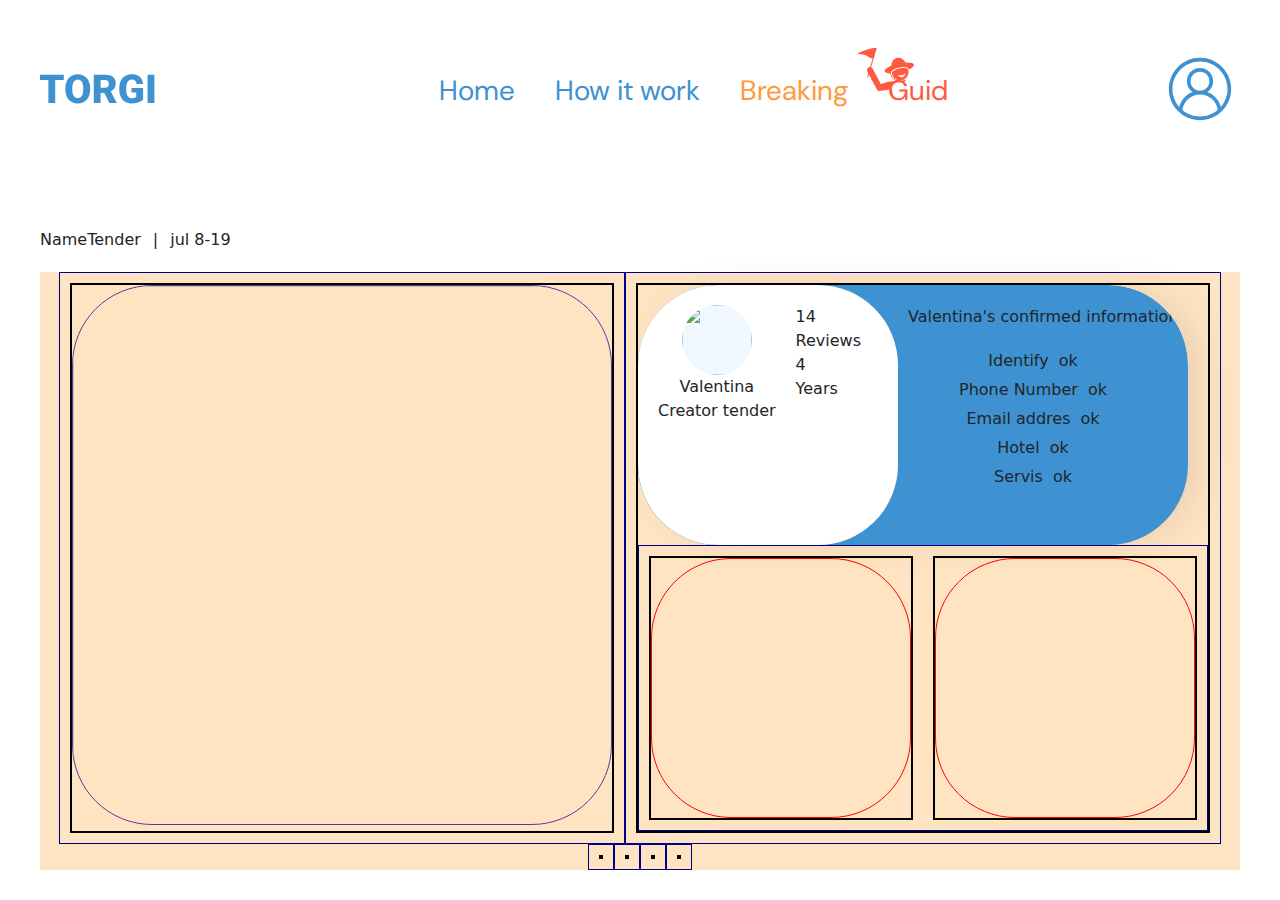
==== page/card.html @ 07a79ef6 "commit 2.2" ====
<!DOCTYPE html>
<html lang="en">

<head>
    <meta charset="UTF-8">
    <meta name="viewport" content="width=device-width, initial-scale=1.0">
    <link rel="stylesheet" href="../css/bootstrap-reboot.min.css">
    <link rel="stylesheet" href="../css/grid.css">
    <link rel="stylesheet" href="../css/fonts-style.css">
    <!-- <link rel="stylesheet" type="text/css" href="../css/preloader-on.css">
    <link rel="stylesheet" type="text/css" href="../css/preloader-off.css"> -->
    <link rel="stylesheet" href="../css/nav.css">
    <link rel="stylesheet" href="../css/nav_burger-open.css">
    <link rel="stylesheet" href="../css/card/card.css">

    <title>nameCard</title>
</head>

<body>


    <body>
        <div class="preloader">
            <div class="loader"></div>
        </div>

        <header class="header">
            <div class="container navigation">
                <img src="../img/logo/TORGI.svg" alt="" class="logo">
                <nav class="menu">
                    <button class="menu_btn">
                        <img src="../img/nav/burger.svg" alt="">
                    </button>
                    <ul class="menu_list burger_list">
                        <li class="menu_list_item"><button href="" class="btnUserBurger"><img src="../img/nav/User.svg"
                                    alt=""></button></li>
                        <li class="menu_list_item"><a href="" class="menu_list-link">Home</a></li>
                        <li class="menu_list_item"><a href="" class="menu_list-link">How it work</a></li>
                        <li class="menu_list_item"><a href="" class="menu_list-link" id="breaking">Breaking</a></li>
                        <li class="menu_list_item"><a href="" class="menu_list-link" id="guid">Guid</a></li>
                    </ul>

                </nav>
                <button href="" class="btnUser"><img src="../img/nav/User.svg" alt=""></button>
            </div>
        </header>


        <main>
            <div class="container">
                <div class="nameCard">
                    <div class="nameCard_item">
                        <div class="nameCard-text" id="nameTender">NameTender</div>
                    </div>
                    <div class="nameCard_item">
                        <div class="nameCard-text">|</div>
                    </div>
                    <div class="nameCard_item">
                        <div class="nameCard-text" id="dateAction">jul 8-19</div>
                    </div>
                </div>

                <div class="display">
                    <div class="block_selection">
                        <div class="block_item">
                            <div class="block_image"><img class="imageCard"
                                    src="https://media-cdn.tripadvisor.com/media/photo-s/28/ca/a6/3f/kirbiyik-resort-hotel.jpg"
                                    alt="">
                            </div>
                        </div>
                    </div>
                    <div class="block_selection">
                        <div class="block_item">
                            <div class="block_creator">
                                <div class="creator_item_info">
                                    <div class="creator_item_info_secelction secelction_person">
                                        <div class="info_secelction-avatar"><img class="avatarPerson" src="#" alt="">
                                        </div>
                                        <div class="info_secelction-namePerson">Valentina</div>
                                        <div class="info_secelction-categoryPerson">Creator tender</div>
                                    </div>
                                    <div class="creator_item_info_secelction secelction_other">
                                        <div class="info_secelction-numbeReviews">14</div>
                                        <div class="info_secelction-reviews">Reviews</div>
                                        <div class="info_secelction-numbeYears">4</div>
                                        <div class="info_secelction-years">Years</div>
                                    </div>
                                </div>
                                <div class="creator_item_check">
                                    <div class="creator_item_check_secelction secelction_check">
                                        <div class="info_secelction-confirmed">Valentina's confirmed information</div>
                                        <div class="selection_block-check">
                                            <div class="info_secelction_identity">
                                                <div class="identity">Identify</div>
                                                <div class="identity-status">ok</div>
                                            </div>
                                            <div class="info_secelction_phone">
                                                <div class="phoneNumber">Phone Number</div>
                                                <div class="phoneNumber-status">ok</div>
                                            </div>
                                            <div class="info_secelction_email">
                                                <div class="emailaddres">Email addres</div>
                                                <div class="emailaddres-status">ok</div>
                                            </div>
                                            <div class="info_secelction_hotel">
                                                <div class="hotel">Hotel</div>
                                                <div class="hotel_status">ok</div>
                                            </div>
                                            <div class="info_secelction_servis">
                                                <div class="servis">Servis</div>
                                                <div class="servis-status">ok</div>
                                            </div>
                                        </div>
                                    </div>
                                </div>
                            </div>
                            <div class="block_selection">
                                <div class="block_item">
                                    <div class="block_rating"></div>
                                </div>
                                <div class="block_item">
                                    <div class="block_wether"></div>
                                </div>
                            </div>
                        </div>
                    </div>

                </div>















                <div class="display">
                    <div class="block_selection">
                        <div class="block_item">
                            <div class="block_status"></div>
                        </div>
                    </div>
                    <div class="block_selection">
                        <div class="block_item">
                            <div class="block_curent_people"></div>
                        </div>
                    </div>
                    <div class="block_selection">
                        <div class="block_item">
                            <div class="block_curent_price"></div>
                        </div>
                    </div>
                    <div class="block_selection">
                        <div class="block_item">
                            <div class="block_btn_join"></div>
                        </div>
                    </div>
                </div>








            </div>



        </main>





        <script src="../js/burger.js"></script>
        <script src="../js/curentDate.js"></script>
        <script src="../js/preloader.js"></script>
    </body>

</html>
---- css/grid.css ----
html{
    box-sizing: border-box;
}
*,*::after,*::before{
    box-sizing: inherit;
}
.container{
    max-width: 1350px;
    padding-left: 40px;
    padding-right: 40px;
    margin: 0 auto;
}
---- css/fonts-style.css ----
@import url('https://fonts.googleapis.com/css2?family=DM+Sans:opsz,wght@9..40,400;9..40,700&display=swap');

.slogan {
    font-family: 'DM Sans', sans-serif;
    font-weight: 700;
    font-size: 70px;
}
.description {
    font-family: 'DM Sans', sans-serif;
    font-weight: 400;
    font-size: 30px;
}
@media (width <= 1000px){
    .slogan {
        font-family: 'DM Sans', sans-serif;
        font-weight: 700;
        font-size: 60px;
    }
    .description {
        font-family: 'DM Sans', sans-serif;
        font-weight: 400;
        font-size: 25px;
    }

}
@media (width <= 600px){
    .slogan {
        font-family: 'DM Sans', sans-serif;
        font-weight: 700;
        font-size: 40px;
    }
    .description {
        font-family: 'DM Sans', sans-serif;
        font-weight: 400;
        font-size: 20px;
    }

}



/* h3 {
    font-size: 28px;
}
h4 {
    font-size: 24px;
}
h5 {
    font-size: 20px;
}
h6 {
    font-size: 18px;
    font-weight: normal;
} */



.menu_list-link{
    font-family: 'DM Sans', sans-serif;
    font-size: 28px;
}
.btnJoin{
    font-family: 'DM Sans', sans-serif;
    font-size: 24px;
    font-weight: 700;
}
.btnQuestion{
    font-family: 'DM Sans', sans-serif;
    font-size: 20px;
    font-weight:400;
}
.search{
    font-family: 'DM Sans', sans-serif;
    font-size: 16px;
    font-weight:400;  
}
---- css/preloader-on.css ----
.preloader {
    position: fixed;
    top: 0;
    left: 0;
    width: 100%;
    height: 100%;
    background-color: #fff;
    z-index: 9999;
}

.loader {
    position: absolute;
    top: 50%;
    left: 50%;
    transform: translate(-50%, -50%);
    width: 80px;
    height: 80px;
    border: 10px solid #f3f3f3;
    border-top: 10px solid #3498db;
    border-radius: 50%;
    animation: spin 3s linear infinite;
}

@keyframes spin {
    0% { transform: rotate(0deg); }
    100% { transform: rotate(360deg); }
}
---- css/preloader-off.css ----
.hidden {
display: none;
}
---- css/nav.css ----
.navigation{
    padding-top: 50px;
    display: flex;
    justify-content: space-between;
    align-items: center;
}
.menu_list{
    margin-top: 20px;
    display: flex;
    gap: 40px;
}
a,li{
    text-decoration: none;
    list-style: none;
}
.menu_list-link{
    white-space: nowrap;
}
.menu_list-link{
color: rgba(62, 146, 209, 1);
}
#breaking{
    color: rgba(255, 154, 64, 1);
}
#guid{
    position: relative;
    color: rgba(255, 90, 64, 1);
}
#guid::before{
    content: " ";
    position: absolute;
    background-image: url(../img/nav/iconGuid.svg);
    width: 56px;
    height: 56px;
    left: -30px;
    top: -24px;
}
.btnUser, .btnUserBurger{
    background-color: transparent; /* Green */
    border: none;
}
.menu_btn{
    display: none;
    border: none;
    width: 50px;
    background-color: transparent;
}


@media (max-width:900px) {
   .menu_btn{
    display:block;
    flex-direction:column;
   } 
   
   .menu_list{
    display: none;
   }
   .btnUser{
    display: none;
   }
   .navigation{
    padding-top: 20px;
    display: flex;
    justify-content:space-between;
    align-items: center;
    gap: 30%;
    }
    .logo{
        margin-top: 20px;
    }

}

@media (max-width:600px) {
    .menu_btn{
     display:block;
     flex-direction:column;
    } 
    
    .menu_list{
     display: none;
    }
    .btnUser{
     display: none;
    }
    .navigation{
     padding-top: 20px;
     display: flex;
     justify-content: space-around;
     align-items: center;
     gap: 25%;
     }
     .logo{
         margin-top: 20px;
     }

    .container{
        padding-left: 10px;
        padding-right: 10px;
        margin: 0 auto;
    }

 }

 @media (900px <= width){
    .btnUserBurger{
        display: none;
    }
 }
 @media (900px <= width ){
    .burger-open{
        visibility: hidden;
    }
 }
---- css/nav_burger-open.css ----
.burger-open{
    z-index: 99;
    position: absolute;
    top: 100px;
    right: 0%;
    display: flex;
    align-items: center;

    flex-direction: column;
    width: 100%;
    height: 100%;
    gap: 70px;
    background-color: white;
}
---- css/card/card.css ----
@import url(../card/card-block-creator.css);
@import url(../card/card-block-image.css);
@import url(../card/card-block-nameTender.css);
@import url(../card/card-block-wether.css);
@import url(../card/card-block-rating.css);
.display{
    display: flex;
    justify-content: center;
    background-color: bisque;

}
.block_selection{
    display: flex;
    flex-wrap: wrap;
    justify-content: center;
    border: 1px solid darkblue;
}
.block_item{
    margin: 10px;
    border: 2px solid black;
}
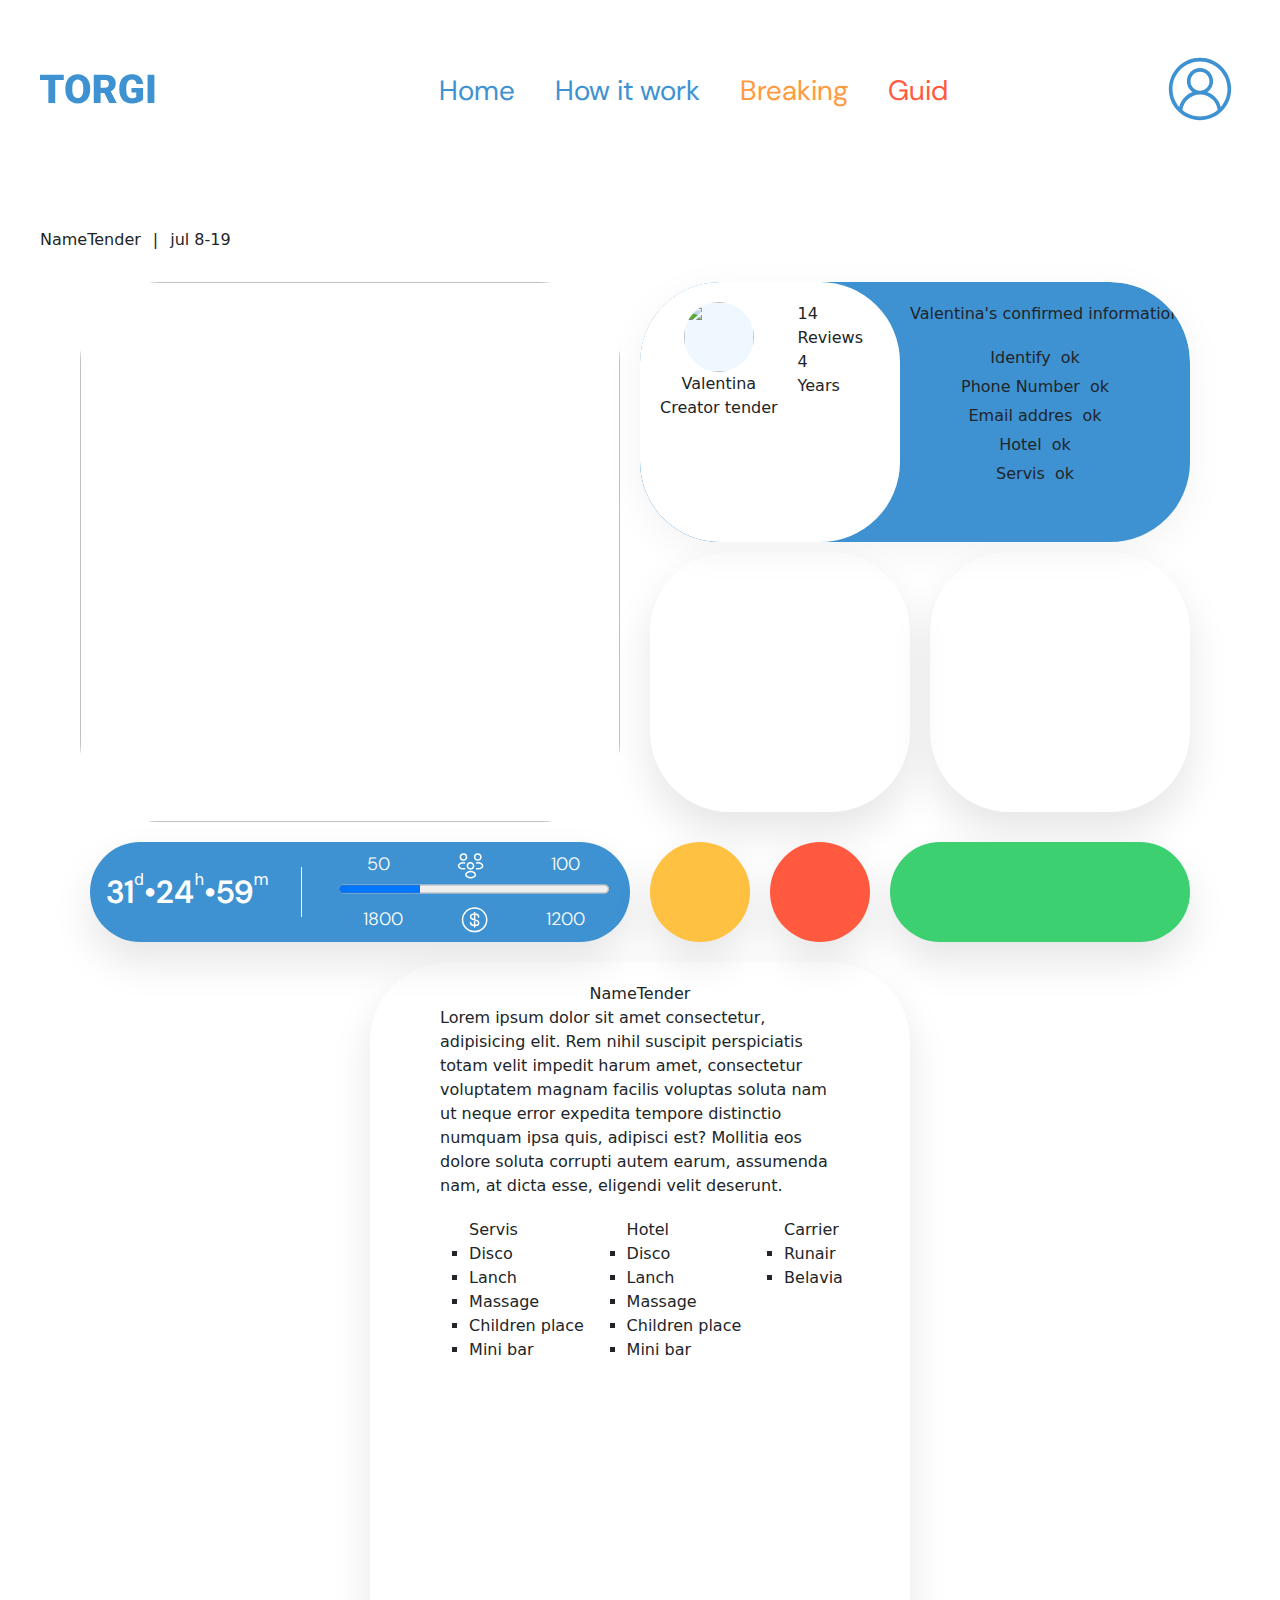
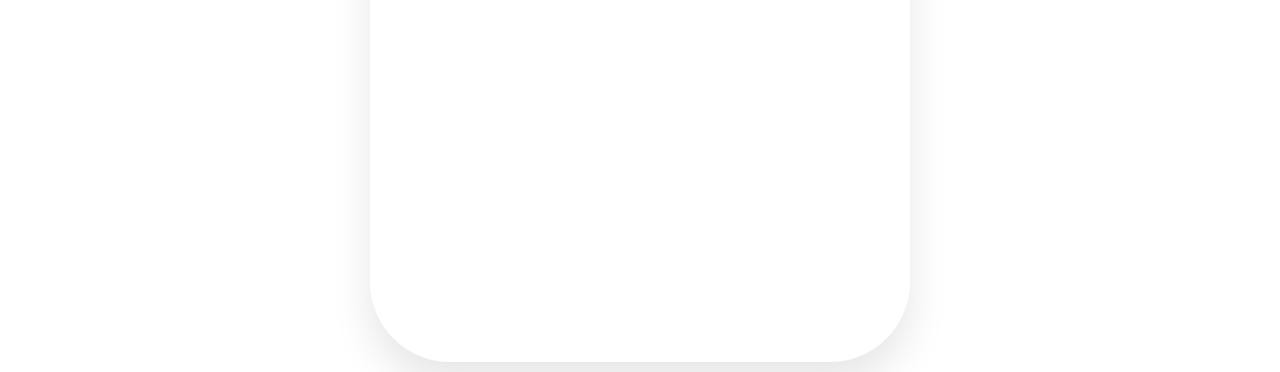
==== commit 8e0f1d57: "commit 3.0" ====
--- a/page/card.html
+++ b/page/card.html
@@ -6,11 +6,8 @@
     <meta name="viewport" content="width=device-width, initial-scale=1.0">
     <link rel="stylesheet" href="../css/bootstrap-reboot.min.css">
     <link rel="stylesheet" href="../css/grid.css">
-    <link rel="stylesheet" href="../css/fonts-style.css">
-    <!-- <link rel="stylesheet" type="text/css" href="../css/preloader-on.css">
-    <link rel="stylesheet" type="text/css" href="../css/preloader-off.css"> -->
-    <link rel="stylesheet" href="../css/nav.css">
-    <link rel="stylesheet" href="../css/nav_burger-open.css">
+    <link rel="stylesheet" href="../css/card/card-fonts.css">
+    <link rel="stylesheet" href="../css/navigation/navigation.css">
     <link rel="stylesheet" href="../css/card/card.css">
 
     <title>nameCard</title>
@@ -144,7 +141,64 @@
                 <div class="display">
                     <div class="block_selection">
                         <div class="block_item">
-                            <div class="block_status"></div>
+                            <div class="block_statusLarge">
+                                <div class="block_statusLarge_selection_left">
+                                    <div class="statusLarge_selection_left_item">
+                                        <div class="statusLarge_selection-text" id="day">31</div>
+                                    </div>
+                                    <div class="statusLarge_selection_left_item">
+                                        <div class="statusLarge_selection-text" id="separatodDay">d</div>
+                                    </div>
+                                    <div class="statusLarge_selection_left_item">
+                                        <div class="statusLarge_selection-text" id="separatod">•</div>
+                                    </div>
+                                    <div class="statusLarge_selection_left_item">
+                                        <div class="statusLarge_selection-text" id="hourse">24</div>
+                                    </div>
+                                    <div class="statusLarge_selection_left_item">
+                                        <div class="statusLarge_selection-text" id="separatodDay">h</div>
+                                    </div>
+                                    <div class="statusLarge_selection_left_item">
+                                        <div class="statusLarge_selection-text" id="separatod">•</div>
+                                    </div>
+                                    <div class="statusLarge_selection_left_item">
+                                        <div class="statusLarge_selection-text" id="minuts">59</div>
+                                    </div>
+                                    <div class="statusLarge_selection_left_item">
+                                        <div class="statusLarge_selection-text" id="separatodDay">m</div>
+                                    </div>
+                                </div>
+                                <div class="block_statusLagre_selection-separator">
+                                    <div class="separator_status"></div>
+                                </div>
+                                <div class="block_statusLarge_selection_right">
+                                    <div class="block_statusLarge_selection_right_group">
+                                        <div class="block_statusLarge_selection_right_item">50</div>
+                                        <div class="block_statusLarge_selection_right_item"><img
+                                                src="/img/card-statusLarge/groupPeople.svg" alt=""></div>
+                                        <div class="block_statusLarge_selection_right_item">100</div>
+                                    </div>
+                                    <div class="block_statusLarge_selection_right_group">
+                                        <div class="block_statusLarge_selection_right_item">
+                                            <div class="block_statusLarge_selection_right-prograssBar">
+                                                <progress id="statusProgress" value="30" max="100"></progress>
+                                            </div>
+                                        </div>
+                                    </div>
+                                    <div class="block_statusLarge_selection_right_group">
+                                        <div class="block_statusLarge_selection_right_item">1800</div>
+                                        <div class="block_statusLarge_selection_right_item"><img
+                                                src="/img/card-statusLarge/price.svg" alt=""></div>
+                                        <div class="block_statusLarge_selection_right_item">1200</div>
+                                    </div>
+
+                                </div>
+                            </div>
+                        </div>
+                    </div>
+                    <div class="block_selection">
+                        <div class="block_item">
+                            <div class="block_curent_price"></div>
                         </div>
                     </div>
                     <div class="block_selection">
@@ -154,18 +208,63 @@
                     </div>
                     <div class="block_selection">
                         <div class="block_item">
-                            <div class="block_curent_price"></div>
-                        </div>
-                    </div>
-                    <div class="block_selection">
-                        <div class="block_item">
                             <div class="block_btn_join"></div>
                         </div>
                     </div>
                 </div>
-
-
-
+                <div class="display">
+                    <div class="block_selection">
+                        <div class="block_item">
+                            <div class="block_info">
+                                <div class="block_info_selection">
+                                    <div class="block_info_selection_item">
+                                        <div class="block_info_selection-nameTender">NameTender</div>
+                                    </div>
+                                    <div class="block_info_selection_item">
+                                        <div class="block_info_selection-tenderDeskription">Lorem ipsum dolor sit amet
+                                            consectetur, adipisicing elit. Rem nihil suscipit perspiciatis totam velit
+                                            impedit harum amet, consectetur voluptatem magnam facilis voluptas soluta
+                                            nam ut neque error expedita tempore distinctio numquam ipsa quis, adipisci
+                                            est? Mollitia eos dolore soluta corrupti autem earum, assumenda nam, at
+                                            dicta esse, eligendi velit deserunt.</div>
+                                    </div>
+                                </div>
+
+                                <div class="block_info_selection">
+                                    <div class="block_info_selection_item">
+                                        <div class="block_info_selection-servis">
+                                            <ul type="square">Servis
+                                                <li>Disco</li>
+                                                <li>Lanch</li>
+                                                <li>Massage</li>
+                                                <li>Children place</li>
+                                                <li>Mini bar</li>
+                                            </ul>
+                                        </div>
+                                        <div class="block_info_selection-servis">
+                                            <ul type="square">Hotel
+                                                <li>Disco</li>
+                                                <li>Lanch</li>
+                                                <li>Massage</li>
+                                                <li>Children place</li>
+                                                <li>Mini bar</li>
+                                            </ul>
+                                        </div>
+                                        <div class="block_info_selection-servis">
+                                            <ul type="square">Carrier
+                                                <li>Runair</li>
+                                                <li>Belavia</li>
+                                            </ul>
+                                        </div>
+                                    </div>
+                                    <div class="block_info_selection_item"></div>
+                                </div>
+                                <div class="block_info_selection"></div>
+                                <div class="block_info_selection"></div>
+                            </div>
+                        </div>
+                    </div>
+                </div>
 
 
 
--- a/css/card/card-fonts.css
+++ b/css/card/card-fonts.css
@@ -0,0 +1,18 @@
+@import url('https://fonts.googleapis.com/css2?family=DM+Sans:opsz,wght@9..40,400;9..40,700&display=swap');
+.menu_list-link{
+    font-family: 'DM Sans', sans-serif;
+    font-size: 28px;
+}
+#day,#hourse,#minuts,#separatod{
+    font-family: 'DM Sans', sans-serif;
+    font-weight: 600;
+    font-size: 32px;
+}
+
+.block_statusLarge_selection_right{
+    font-family: 'DM Sans', sans-serif;
+    font-weight: 300;
+    font-size: 18px;
+}
+
+
--- a/css/navigation/navigation.css
+++ b/css/navigation/navigation.css
@@ -0,0 +1,2 @@
+@import url(../navigation/nav.css);
+@import url(../navigation/nav_burger-open.css);--- a/css/card/card.css
+++ b/css/card/card.css
@@ -3,19 +3,25 @@
 @import url(../card/card-block-nameTender.css);
 @import url(../card/card-block-wether.css);
 @import url(../card/card-block-rating.css);
+@import url(../card/card-block-statusLarge.css);
+@import url(../card/card-block-curentPricePeople.css);
+@import url(../card/card-block-info.css);
 .display{
     display: flex;
     justify-content: center;
-    background-color: bisque;
+    /* background-color: bisque; */
+    flex-wrap: wrap;
+    
 
 }
 .block_selection{
     display: flex;
-    flex-wrap: wrap;
+    
     justify-content: center;
-    border: 1px solid darkblue;
+    /* border: 1px solid darkblue; */
 }
 .block_item{
     margin: 10px;
-    border: 2px solid black;
+    /* border: 2px solid black; */
+    
 }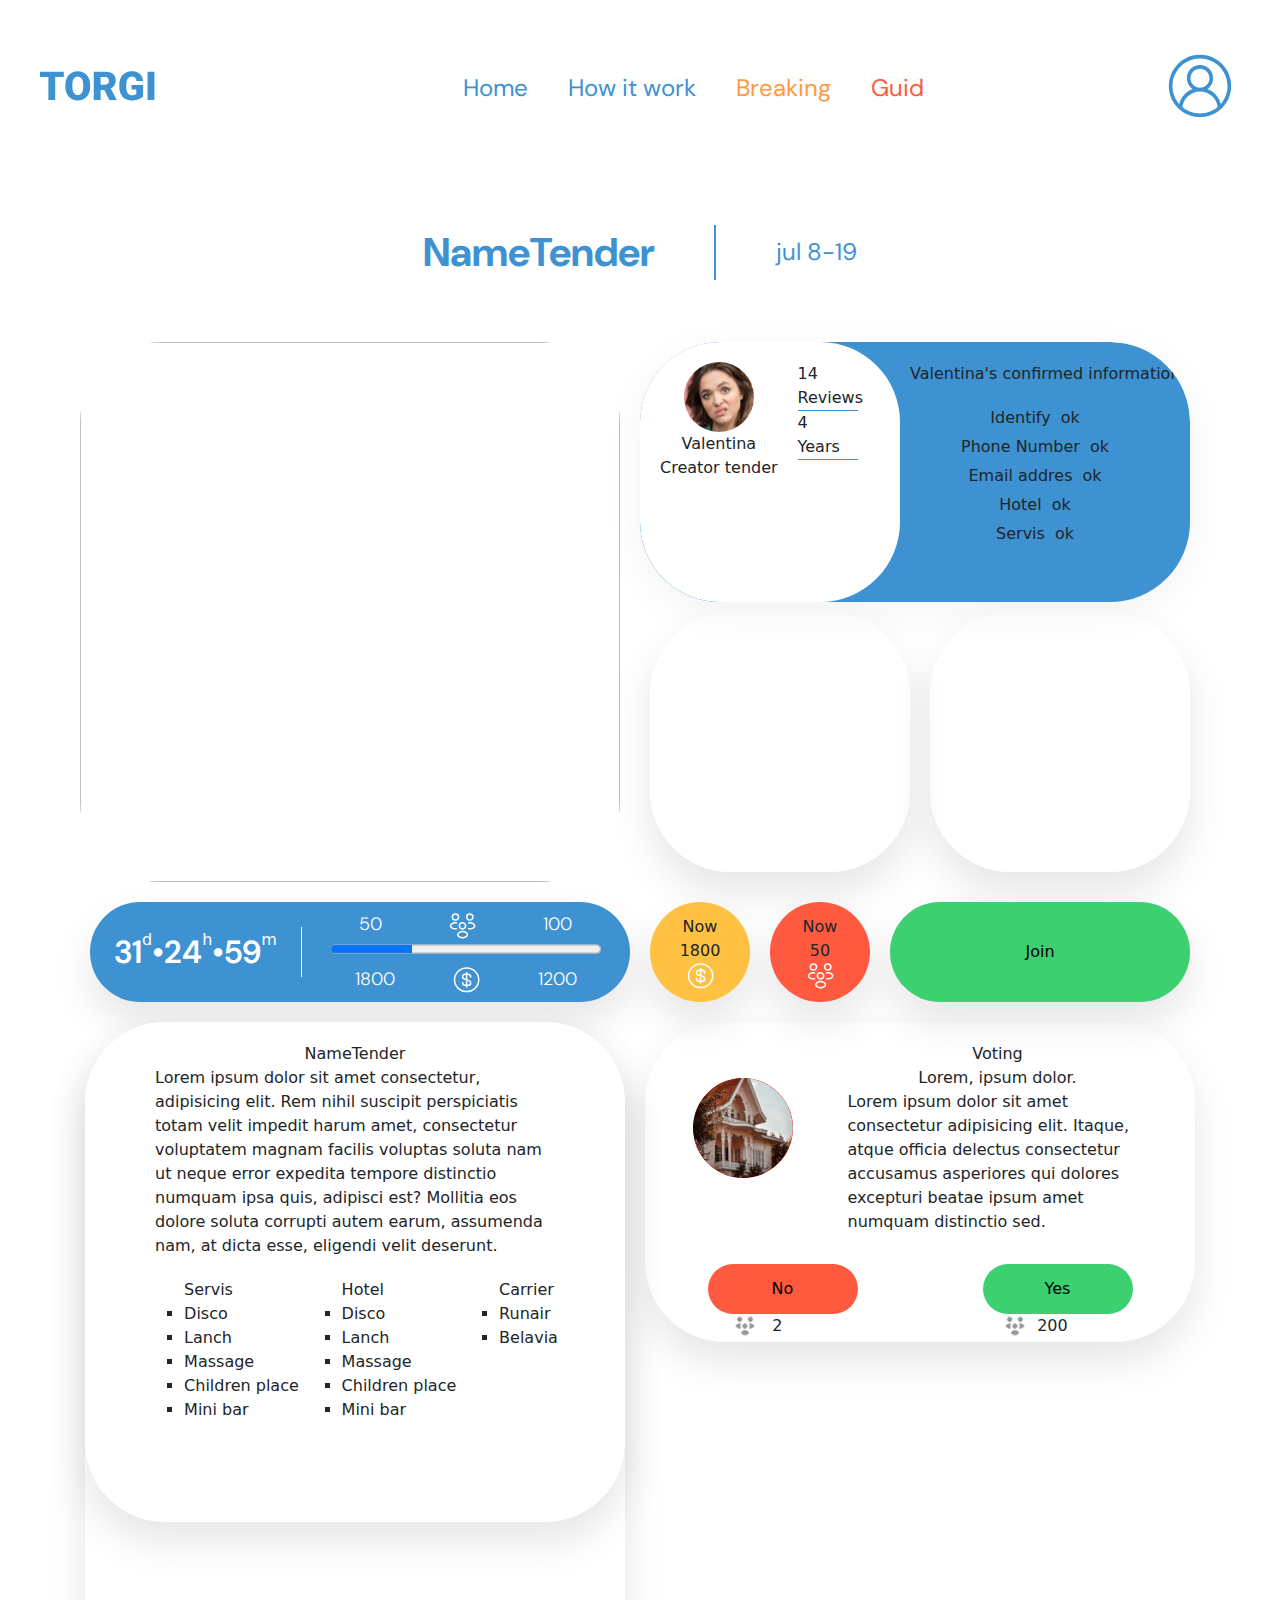
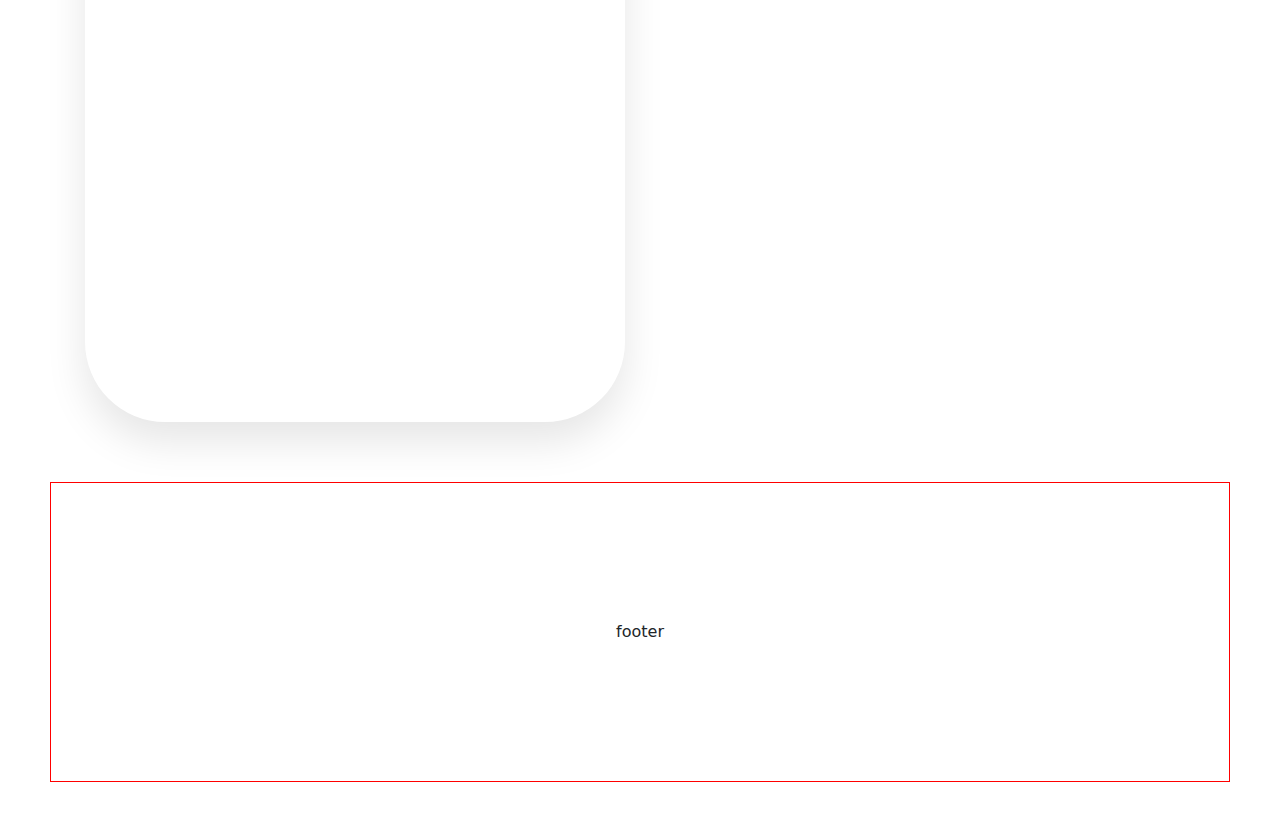
==== commit 4a5d7a09: "commit 3" ====
--- a/page/card.html
+++ b/page/card.html
@@ -47,13 +47,13 @@
             <div class="container">
                 <div class="nameCard">
                     <div class="nameCard_item">
-                        <div class="nameCard-text" id="nameTender">NameTender</div>
+                        <div class="nameCard-text nameTender" id="nameTender">NameTender</div>
                     </div>
                     <div class="nameCard_item">
-                        <div class="nameCard-text">|</div>
+                        <div class="nameCard-text nameCard-text_separator"></div>
                     </div>
                     <div class="nameCard_item">
-                        <div class="nameCard-text" id="dateAction">jul 8-19</div>
+                        <div class="nameCard-text dateAction" id="dateAction">jul 8-19</div>
                     </div>
                 </div>
 
@@ -71,7 +71,8 @@
                             <div class="block_creator">
                                 <div class="creator_item_info">
                                     <div class="creator_item_info_secelction secelction_person">
-                                        <div class="info_secelction-avatar"><img class="avatarPerson" src="#" alt="">
+                                        <div class="info_secelction-avatar"><img class="avatarPerson"
+                                                src="../testavatar.png" alt="">
                                         </div>
                                         <div class="info_secelction-namePerson">Valentina</div>
                                         <div class="info_secelction-categoryPerson">Creator tender</div>
@@ -79,8 +80,10 @@
                                     <div class="creator_item_info_secelction secelction_other">
                                         <div class="info_secelction-numbeReviews">14</div>
                                         <div class="info_secelction-reviews">Reviews</div>
+                                        <div class="info_secelction-separator"></div>
                                         <div class="info_secelction-numbeYears">4</div>
                                         <div class="info_secelction-years">Years</div>
+                                        <div class="info_secelction-separator"></div>
                                     </div>
                                 </div>
                                 <div class="creator_item_check">
@@ -174,8 +177,9 @@
                                 <div class="block_statusLarge_selection_right">
                                     <div class="block_statusLarge_selection_right_group">
                                         <div class="block_statusLarge_selection_right_item">50</div>
-                                        <div class="block_statusLarge_selection_right_item"><img
-                                                src="/img/card-statusLarge/groupPeople.svg" alt=""></div>
+                                        <div class="block_statusLarge_selection_right_item">
+                                            <img src="/img/card-statusLarge/groupPeople.svg" alt="">
+                                        </div>
                                         <div class="block_statusLarge_selection_right_item">100</div>
                                     </div>
                                     <div class="block_statusLarge_selection_right_group">
@@ -187,8 +191,9 @@
                                     </div>
                                     <div class="block_statusLarge_selection_right_group">
                                         <div class="block_statusLarge_selection_right_item">1800</div>
-                                        <div class="block_statusLarge_selection_right_item"><img
-                                                src="/img/card-statusLarge/price.svg" alt=""></div>
+                                        <div class="block_statusLarge_selection_right_item">
+                                            <img src="/img/card-statusLarge/price.svg" alt="">
+                                        </div>
                                         <div class="block_statusLarge_selection_right_item">1200</div>
                                     </div>
 
@@ -198,30 +203,43 @@
                     </div>
                     <div class="block_selection">
                         <div class="block_item">
-                            <div class="block_curent_price"></div>
-                        </div>
-                    </div>
-                    <div class="block_selection">
-                        <div class="block_item">
-                            <div class="block_curent_people"></div>
-                        </div>
-                    </div>
-                    <div class="block_selection">
-                        <div class="block_item">
-                            <div class="block_btn_join"></div>
+                            <div class="block_curent_price">
+                                <div class="block_curent_price_item-text">Now</div>
+                                <div class="block_curent_price_item-text">1800</div>
+                                <div class="block_curent_price_item-text"><img src="/img/card-statusLarge/price.svg"
+                                        alt=""></div>
+                            </div>
+                        </div>
+                    </div>
+                    <div class="block_selection">
+                        <div class="block_item">
+                            <div class="block_curent_people">
+                                <div class="block_curent_people_item-text">Now</div>
+                                <div class="block_curent_people_item-text">50</div>
+                                <div class="block_curent_people_item-text">
+                                    <img src="/img/card-statusLarge/groupPeople.svg" alt="">
+                                </div>
+                            </div>
+                        </div>
+                    </div>
+                    <div class="block_selection">
+                        <div class="block_item">
+                            <div class="block_btn_join"><button class="block_btn_join-click">Join</button></div>
                         </div>
                     </div>
                 </div>
+
+
                 <div class="display">
                     <div class="block_selection">
-                        <div class="block_item">
+                        <div class="block_item block_info_relevate">
                             <div class="block_info">
                                 <div class="block_info_selection">
                                     <div class="block_info_selection_item">
                                         <div class="block_info_selection-nameTender">NameTender</div>
                                     </div>
                                     <div class="block_info_selection_item">
-                                        <div class="block_info_selection-tenderDeskription">Lorem ipsum dolor sit amet
+                                        <div class="block_info_selection-tenderDescription">Lorem ipsum dolor sit amet
                                             consectetur, adipisicing elit. Rem nihil suscipit perspiciatis totam velit
                                             impedit harum amet, consectetur voluptatem magnam facilis voluptas soluta
                                             nam ut neque error expedita tempore distinctio numquam ipsa quis, adipisci
@@ -262,19 +280,68 @@
                                 <div class="block_info_selection"></div>
                                 <div class="block_info_selection"></div>
                             </div>
-                        </div>
-                    </div>
-                </div>
-
-
-
-
-
-            </div>
+                            <div class="block_info_other"></div>
+                        </div>
+                    </div>
+
+                    <div class="block_selection">
+                        <div class="block_item">
+                            <div class="block_voting">
+                                <div class="block_voting_selection_top">
+                                    <div class="block_voting_selection_topSection">
+                                        <div class="block_voting_selection_topSection_item"><img class="votingAvatar"
+                                                src="/textimg.png" alt=""></div>
+                                    </div>
+                                    <div class="block_voting_selection_topSection">
+                                        <div class="block_voting_selection_topSection_item">
+                                            <div class="block_voting_selection_topSection_item-voting">Voting</div>
+                                        </div>
+                                        <div class="block_voting_selection_topSection_item">
+                                            <div class="block_voting_selection_topSection_item-nameVoting">Lorem, ipsum
+                                                dolor.</div>
+                                        </div>
+                                        <div class="block_voting_selection_topSection_item">
+                                            <div class="block_voting_selection_topSection_item-nameDescription">Lorem
+                                                ipsum dolor sit amet consectetur adipisicing elit. Itaque, atque officia
+                                                delectus consectetur accusamus asperiores qui dolores excepturi beatae
+                                                ipsum amet numquam distinctio sed.</div>
+                                        </div>
+                                    </div>
+                                </div>
+                                <div class="block_voting_selection_bottom selection_voting_bottom_btn">
+                                    <div class="block_voting_selection_bottom_item"><button
+                                            class="block_voting_selection_bottom_item-no">No</button></div>
+                                    <div class="block_voting_selection_bottom_item"><button
+                                            class="block_voting_selection_bottom_item-yes">Yes</button></div>
+                                </div>
+                                <div class="block_voting_selection_bottom">
+                                    <div class="block_voting_selection_bottom_item">
+                                        <div class="block_voting_selection_bottom_item-identityNo">2</div>
+                                    </div>
+                                    <div class="block_voting_selection_bottom_item">
+                                        <div class="block_voting_selection_bottom_item-identityYes">200</div>
+                                    </div>
+                                </div>
+                            </div>
+
+
+
+                        </div>
+
+
+
+
+
+                    </div>
 
 
 
         </main>
+        <div class="container_footer">
+            <footer>
+                footer
+            </footer>
+        </div>
 
 
 
--- a/css/grid.css
+++ b/css/grid.css
@@ -9,4 +9,4 @@
     padding-left: 40px;
     padding-right: 40px;
     margin: 0 auto;
-}+}
--- a/css/card/card-fonts.css
+++ b/css/card/card-fonts.css
@@ -1,7 +1,7 @@
 @import url('https://fonts.googleapis.com/css2?family=DM+Sans:opsz,wght@9..40,400;9..40,700&display=swap');
 .menu_list-link{
     font-family: 'DM Sans', sans-serif;
-    font-size: 28px;
+    font-size: 24px;
 }
 #day,#hourse,#minuts,#separatod{
     font-family: 'DM Sans', sans-serif;
@@ -14,5 +14,16 @@
     font-weight: 300;
     font-size: 18px;
 }
+.dateAction{
+    font-family: 'DM Sans', sans-serif;
+    font-weight: 400;
+    font-size: 24px;
+    color: #3E92D1;
+}
+.nameTender{
+    font-family: 'DM Sans', sans-serif;
+    font-weight: 700;
+    font-size: 40px;
+    color: #3E92D1;
+}
 
-
--- a/css/card/card.css
+++ b/css/card/card.css
@@ -6,6 +6,8 @@
 @import url(../card/card-block-statusLarge.css);
 @import url(../card/card-block-curentPricePeople.css);
 @import url(../card/card-block-info.css);
+@import url(../card/card-block-voting.css);
+@import url(../card/card-block-footer.css);
 .display{
     display: flex;
     justify-content: center;
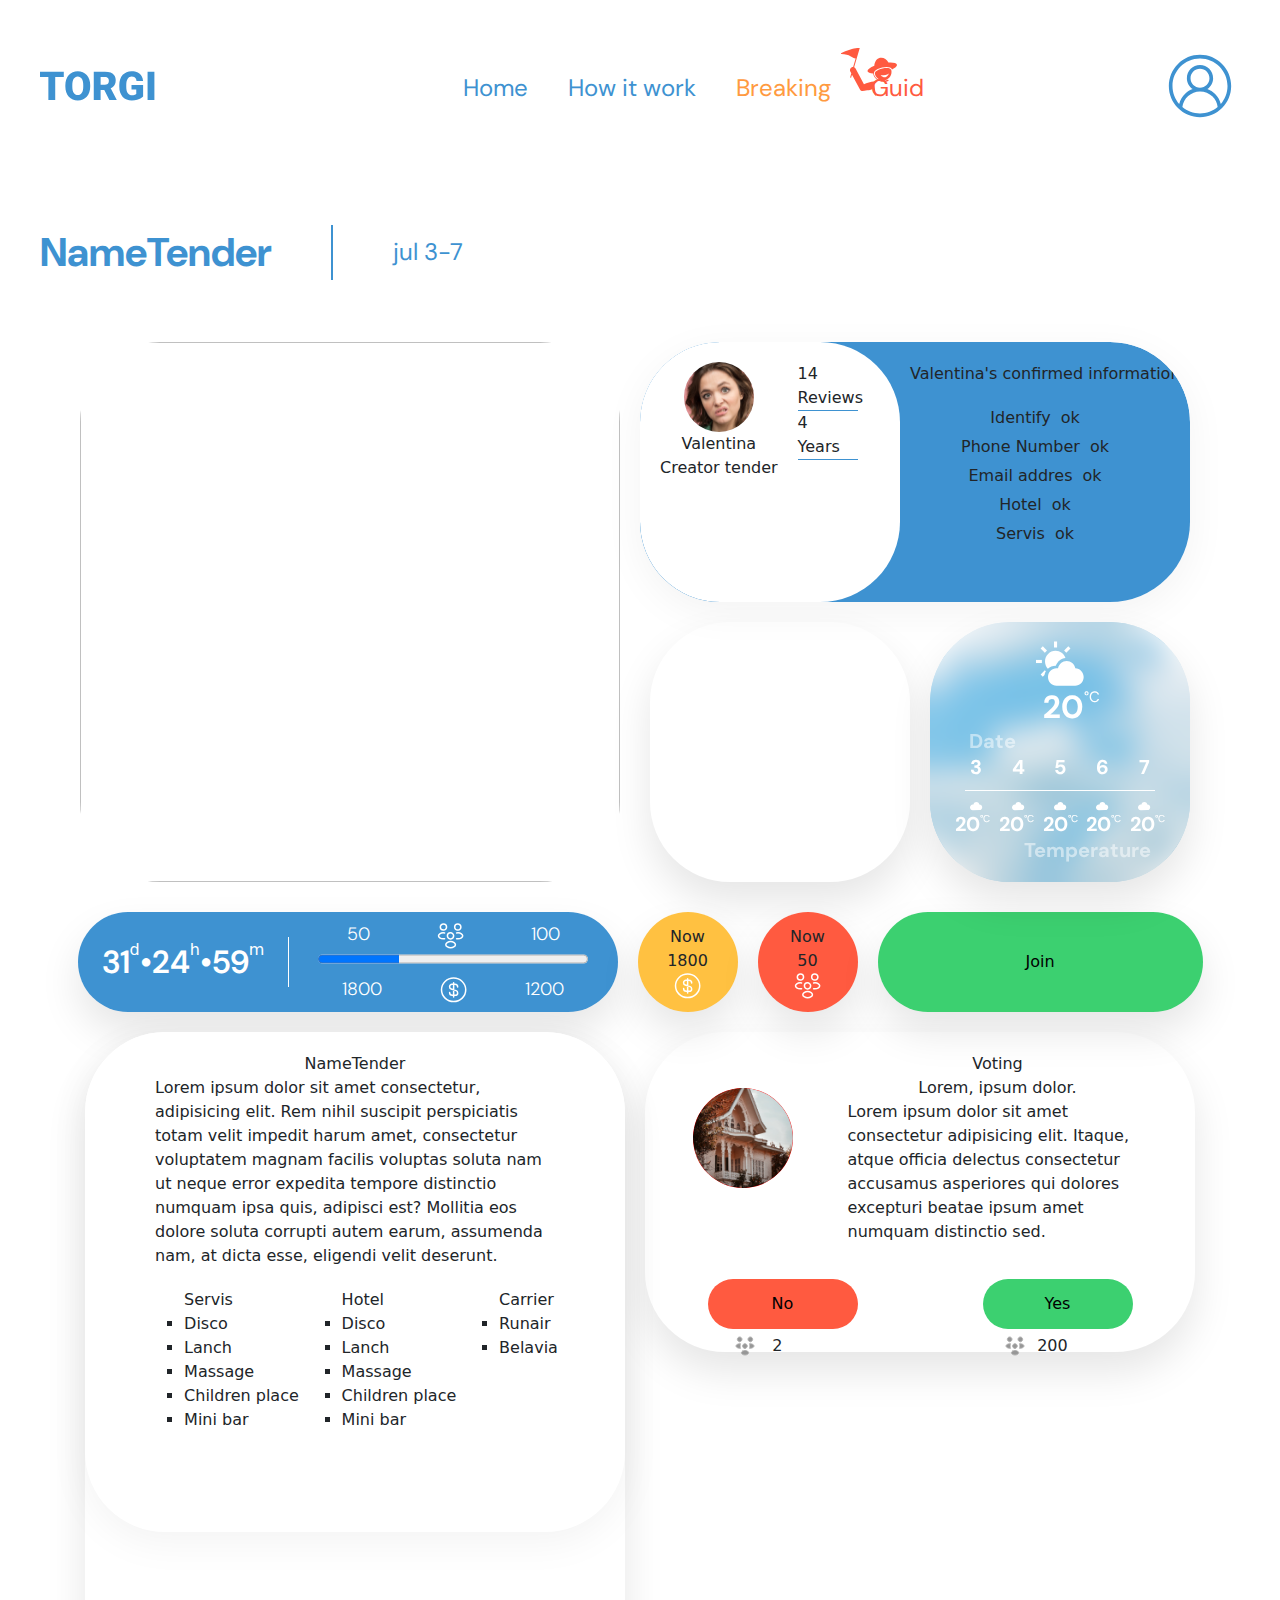
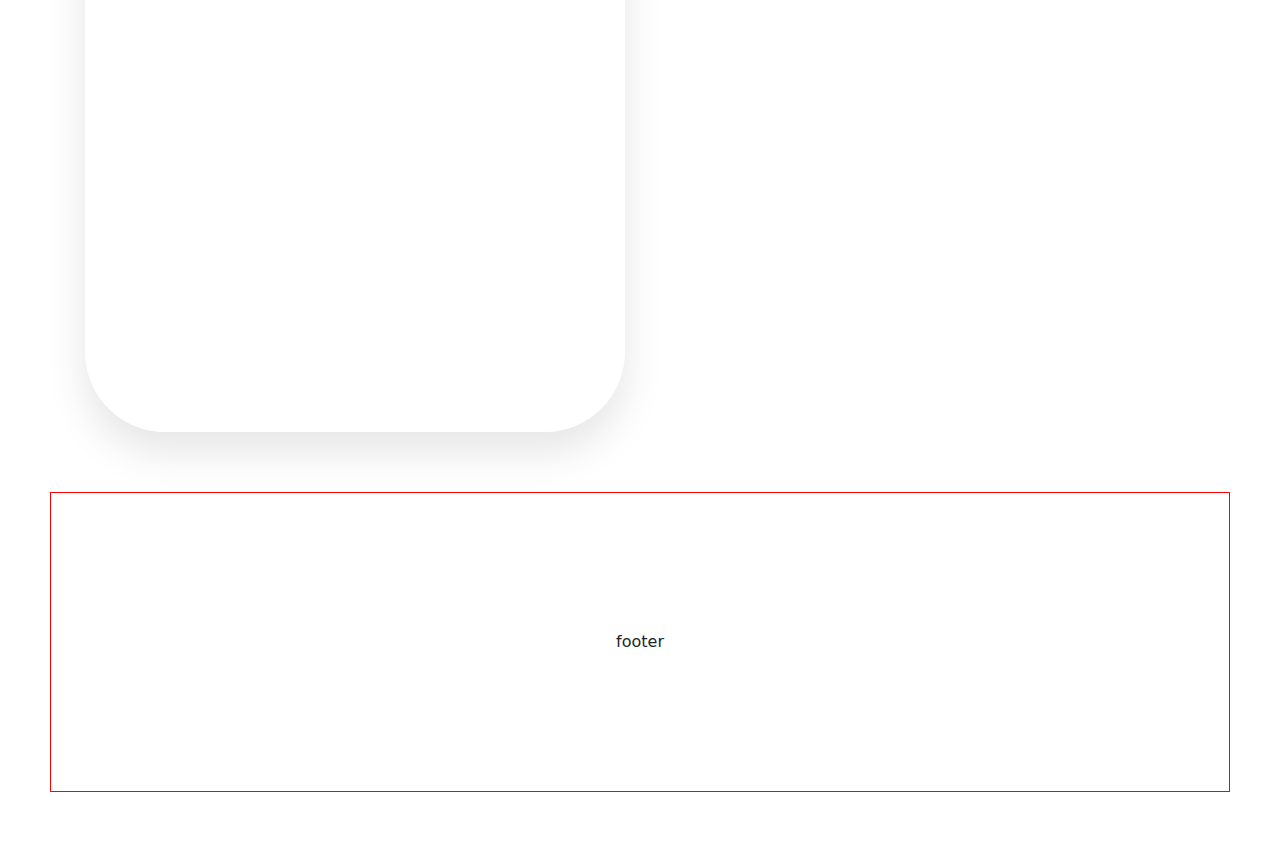
==== commit c140b921: "commit 3" ====
--- a/page/card.html
+++ b/page/card.html
@@ -53,7 +53,7 @@
                         <div class="nameCard-text nameCard-text_separator"></div>
                     </div>
                     <div class="nameCard_item">
-                        <div class="nameCard-text dateAction" id="dateAction">jul 8-19</div>
+                        <div class="nameCard-text dateAction" id="dateAction">jul 3-7</div>
                     </div>
                 </div>
 
@@ -119,7 +119,65 @@
                                     <div class="block_rating"></div>
                                 </div>
                                 <div class="block_item">
-                                    <div class="block_wether"></div>
+                                    <div class="block_wether">
+                                        <div class="block_wether_blur"></div>
+                                        <div class="block_wether_item">
+                                            <div class="block_wether_item-icon">
+                                                <img src="../img/card-wether/wether-mild.svg" alt=""></div>
+                                        </div>
+                                        <div class="block_wether_item">
+                                            <div class="block_wether_item_temperature">
+                                                <div class="block_wether_item_temperatureAvage-value">20</div>
+                                                <div class="block_wether_item-temperature_avageSymbol">°C</div>
+                                            </div>
+                                        </div>
+                                        <div class="block_wether_item wetherDateIcon">
+                                            <div class="block_wether_item_nameText">
+                                                <div class="block_wether_item_nameText-icon">Date</div>
+                                            </div>
+                                        </div>
+                                        <div class="block_wether_item block_wether_item_selection">
+                                            <div class="block_wether_item-date">3</div>
+                                            <div class="block_wether_item-date">4</div>
+                                            <div class="block_wether_item-date">5</div>
+                                            <div class="block_wether_item-date">6</div>
+                                            <div class="block_wether_item-date">7</div>
+                                        </div>
+                                        <div class="block_wether_item">
+                                            <div class="block_wether_item-separator"></div>
+                                        </div>
+                                            <div class="block_wether_item">
+                                                <div class="block_wether_item_wetherStatus"> <img src="../img/card-wether/wether-cloud.svg" alt=""></div>
+                                                <div class="block_wether_item_wetherStatus"> <img src="../img/card-wether/wether-cloud.svg" alt=""></div>
+                                                <div class="block_wether_item_wetherStatus"> <img src="../img/card-wether/wether-cloud.svg" alt=""></div>
+                                                <div class="block_wether_item_wetherStatus"> <img src="../img/card-wether/wether-cloud.svg" alt=""></div>
+                                                <div class="block_wether_item_wetherStatus"> <img src="../img/card-wether/wether-cloud.svg" alt=""></div>
+                                            </div>
+                                            <div class="block_wether_item">
+                                                <div class="block_wether_item_temperature">
+                                                <div class="block_wether_item_temperature-value">20</div>
+                                                <div class="block_wether_item-temperatureSymbol">°C</div>
+                                            </div>
+                                            <div class="block_wether_item_temperature">
+                                                <div class="block_wether_item_temperature-value">20</div>
+                                                <div class="block_wether_item-temperatureSymbol">°C</div>
+                                            </div>
+                                            <div class="block_wether_item_temperature">
+                                                <div class="block_wether_item_temperature-value">20</div>
+                                                <div class="block_wether_item-temperatureSymbol">°C</div>
+                                            </div>
+                                            <div class="block_wether_item_temperature">
+                                                <div class="block_wether_item_temperature-value">20</div>
+                                                <div class="block_wether_item-temperatureSymbol">°C</div>
+                                            </div>
+                                            <div class="block_wether_item_temperature">
+                                                <div class="block_wether_item_temperature-value">20</div>
+                                                <div class="block_wether_item-temperatureSymbol">°C</div>
+                                            </div></div>
+                                            <div class="block_wether_item wetherTemperatureIcon">
+                                                <div class="block_wether_item-textTemperature">Temperature</div>
+                                            </div>
+                                    </div>
                                 </div>
                             </div>
                         </div>
--- a/css/card/card-fonts.css
+++ b/css/card/card-fonts.css
@@ -1,29 +1,86 @@
 @import url('https://fonts.googleapis.com/css2?family=DM+Sans:opsz,wght@9..40,400;9..40,700&display=swap');
-.menu_list-link{
+
+.menu_list-link {
     font-family: 'DM Sans', sans-serif;
     font-size: 24px;
 }
-#day,#hourse,#minuts,#separatod{
+
+#day,
+#hourse,
+#minuts,
+#separatod {
     font-family: 'DM Sans', sans-serif;
     font-weight: 600;
     font-size: 32px;
 }
 
-.block_statusLarge_selection_right{
+.block_statusLarge_selection_right {
     font-family: 'DM Sans', sans-serif;
     font-weight: 300;
     font-size: 18px;
 }
-.dateAction{
+
+.dateAction {
     font-family: 'DM Sans', sans-serif;
     font-weight: 400;
     font-size: 24px;
     color: #3E92D1;
 }
-.nameTender{
+
+.nameTender {
     font-family: 'DM Sans', sans-serif;
     font-weight: 700;
     font-size: 40px;
     color: #3E92D1;
 }
 
+
+
+
+
+/* wether */
+.block_wether_item-temperatureSymbol {
+    font-family: 'DM Sans', sans-serif;
+    font-size: 10px;
+    font-weight: 400;
+}
+
+.block_wether_item-textTemperature,.block_wether_item_nameText-icon {
+    color: rgba(255, 255, 255, 0.50);
+    text-align: center;
+    font-family: DM Sans;
+    font-size: 20px;
+    font-style: normal;
+    font-weight: 700;
+    line-height: normal;
+}
+.block_wether_item_temperature-value,.block_wether_item-date{
+    color: #FFF;
+text-align: center;
+font-family: DM Sans;
+font-size: 20px;
+font-style: normal;
+font-weight: 700;
+line-height: normal;
+}
+.block_wether_item-temperatureSymbol{
+    color: #FFF;
+}
+.block_wether_item_temperatureAvage-value{
+    color: #FFF;
+text-align: center;
+font-family: DM Sans;
+font-size: 32px;
+font-style: normal;
+font-weight: 700;
+line-height: normal;
+}
+.block_wether_item-temperature_avageSymbol{
+    color: #FFF;
+    font-family: 'DM Sans', sans-serif;
+    font-size: 15px;
+    font-weight: 400;  
+}
+
+
+/* wether */